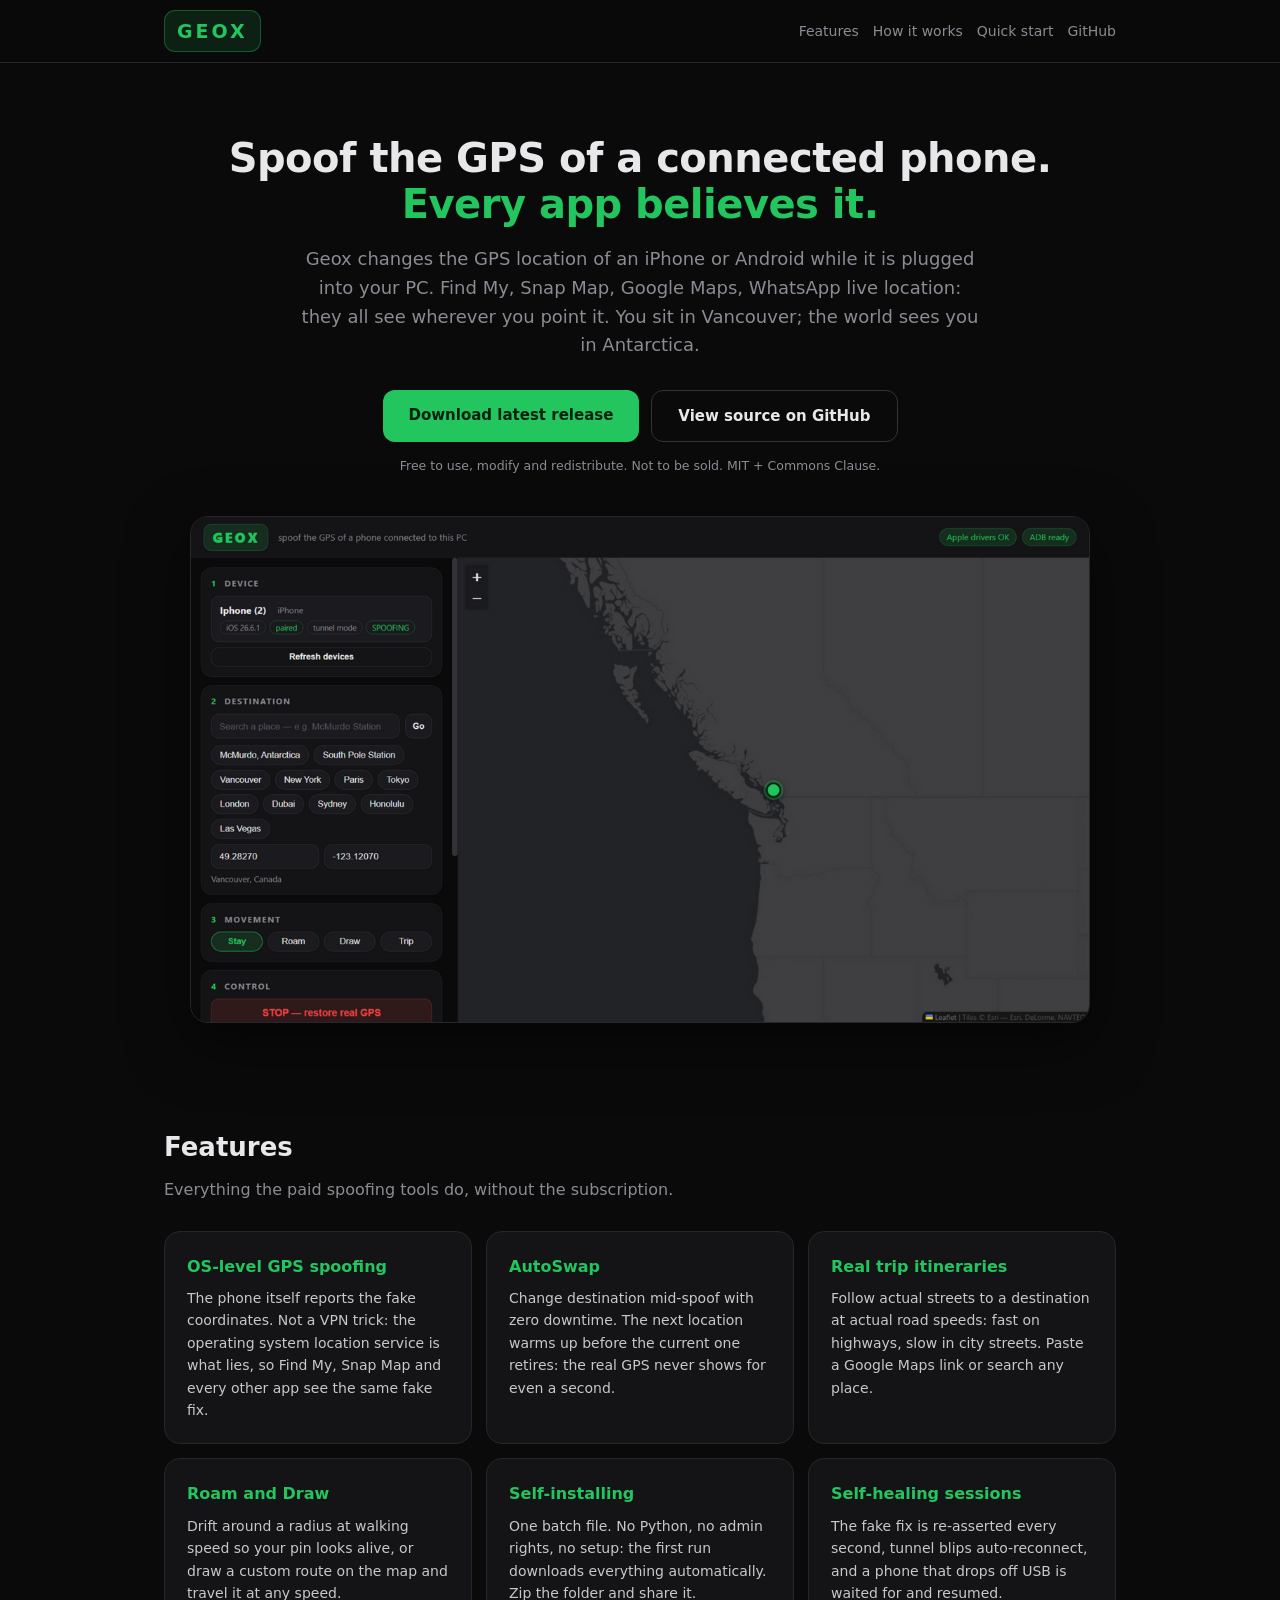
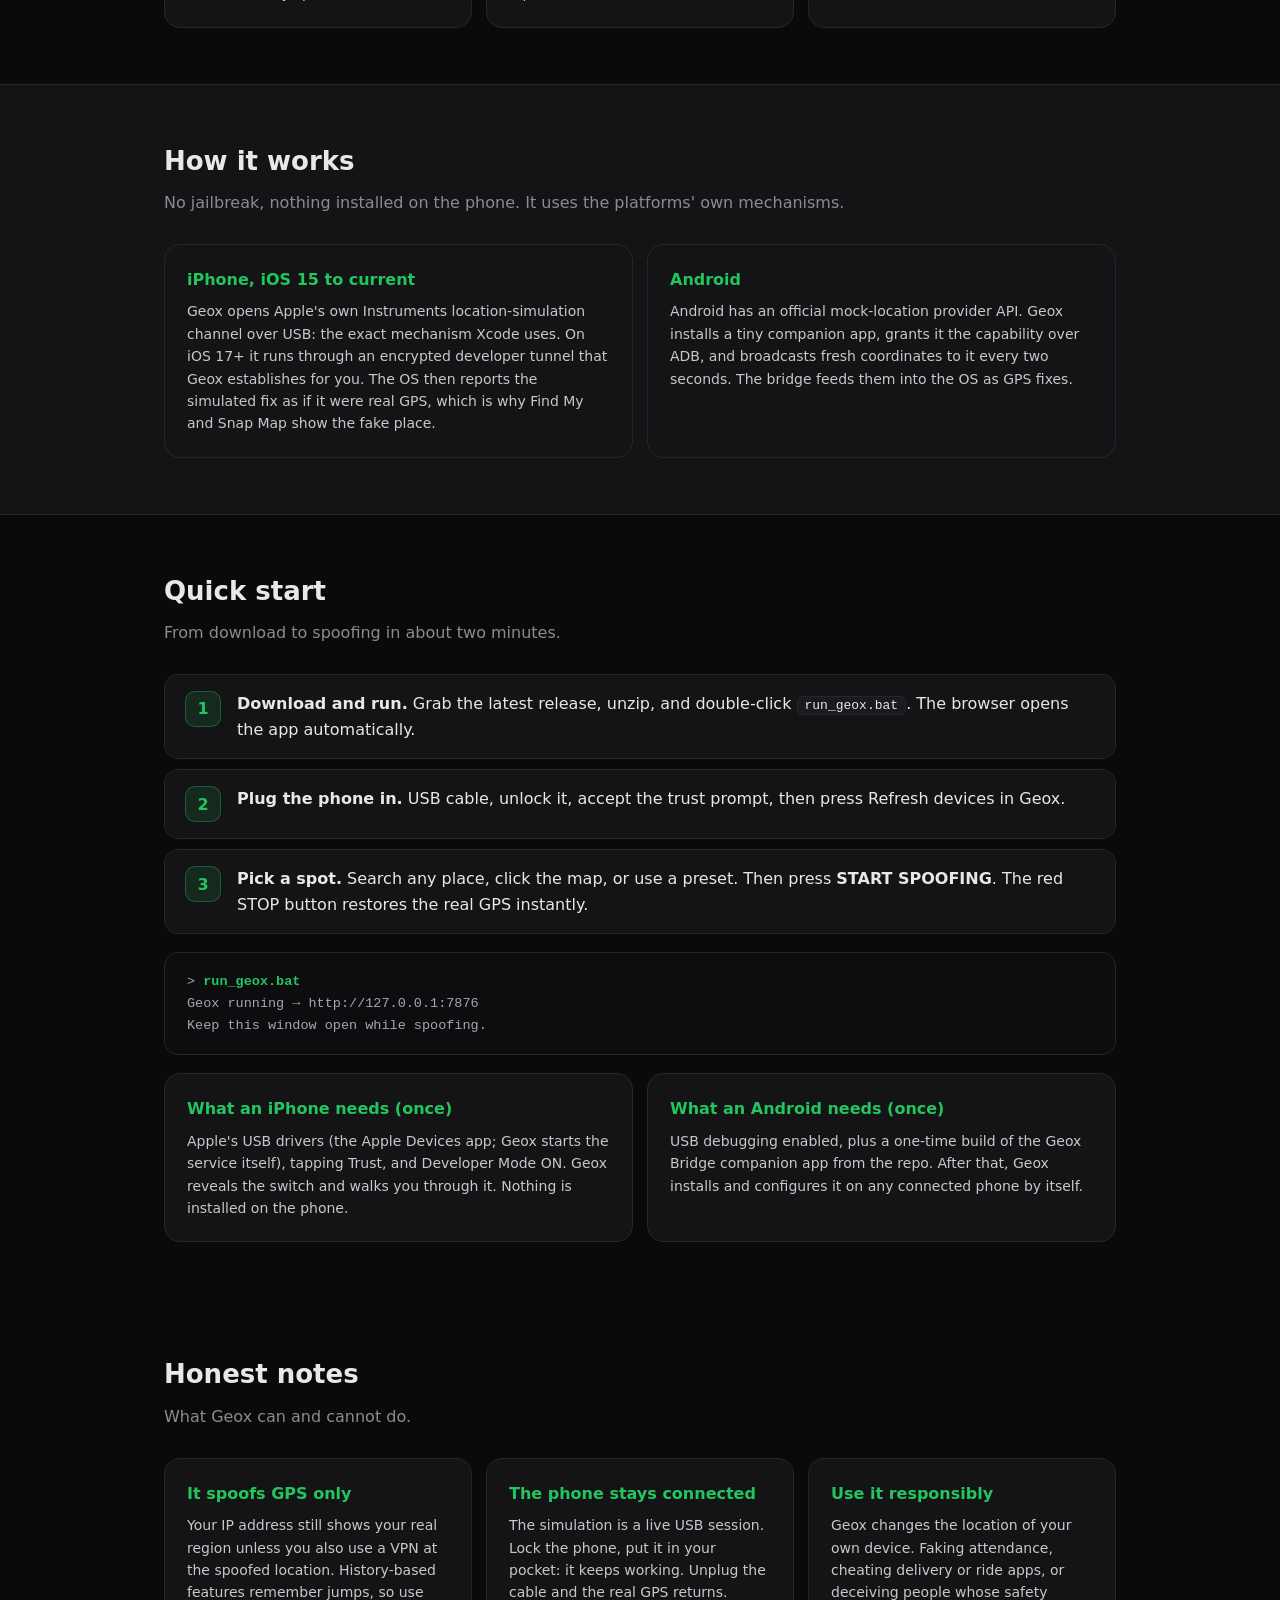
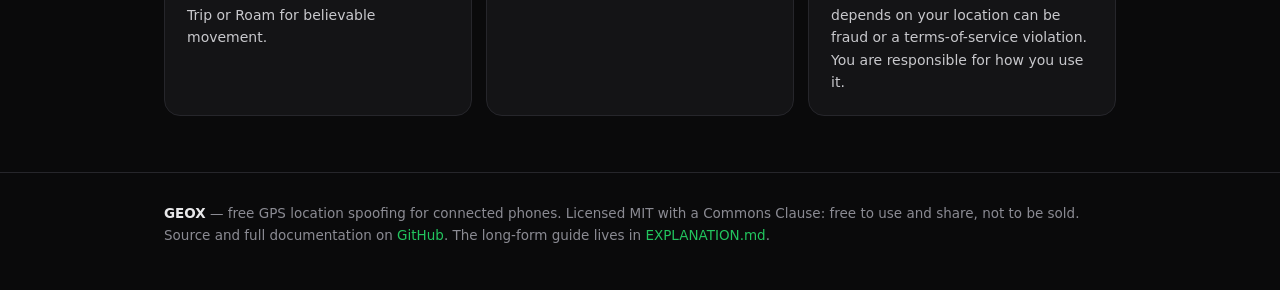
==== docs/index.html @ d5dd4eeb "Add project landing page for GitHub Pages" ====
<!DOCTYPE html>
<html lang="en">
<head>
<meta charset="utf-8">
<meta name="viewport" content="width=device-width, initial-scale=1">
<title>Geox — free GPS location spoofer for connected phones</title>
<meta name="description" content="Change the GPS location of an iPhone or Android connected to your PC. Find My, Snap Map and every other app see the fake location. Free and open to use.">
<link rel="icon" href="data:image/svg+xml,%3Csvg xmlns='http://www.w3.org/2000/svg' viewBox='0 0 32 32'%3E%3Crect width='32' height='32' rx='8' fill='%230a0a0b'/%3E%3Ctext x='16' y='22' font-size='14' font-family='Arial' font-weight='bold' fill='%2322c55e' text-anchor='middle'%3EG%3C/text%3E%3C/svg%3E">
<style>
  :root {
    --bg: #0a0a0b; --panel: #141416; --panel2: #1b1b1f;
    --border: #26262b; --border2: #333338;
    --text: #e8e8ea; --muted: #8b8b93;
    --green: #22c55e; --green-soft: rgba(34,197,94,.12); --green-line: rgba(34,197,94,.35);
  }
  * { box-sizing: border-box; margin: 0; }
  body {
    background: var(--bg); color: var(--text);
    font-family: "Segoe UI", system-ui, -apple-system, sans-serif;
    line-height: 1.6;
  }
  .wrap { max-width: 1000px; margin: 0 auto; padding: 0 24px; }

  header {
    position: sticky; top: 0; z-index: 10;
    background: rgba(10,10,11,.85); backdrop-filter: blur(8px);
    border-bottom: 1px solid var(--border);
  }
  .nav { display: flex; align-items: center; gap: 14px; height: 62px; }
  .logo {
    font-weight: 800; font-size: 19px; letter-spacing: 3px; color: var(--green);
    background: var(--green-soft); border: 1px solid var(--green-line);
    border-radius: 11px; padding: 5px 12px;
  }
  .nav .spacer { flex: 1; }
  .nav a { color: var(--muted); text-decoration: none; font-size: 14px; }
  .nav a:hover { color: var(--green); }

  .hero { text-align: center; padding: 72px 0 48px; }
  .hero h1 { font-size: 40px; line-height: 1.15; letter-spacing: -.5px; }
  .hero h1 em { font-style: normal; color: var(--green); }
  .hero p { color: var(--muted); font-size: 18px; max-width: 680px; margin: 18px auto 0; }
  .cta { display: flex; gap: 12px; justify-content: center; margin-top: 30px; flex-wrap: wrap; }
  .btn {
    display: inline-block; padding: 13px 26px; border-radius: 12px;
    font-weight: 700; font-size: 15px; text-decoration: none; transition: all .15s;
  }
  .btn.primary { background: var(--green); color: #05210f; }
  .btn.primary:hover { filter: brightness(1.1); }
  .btn.ghost { border: 1px solid var(--border2); color: var(--text); }
  .btn.ghost:hover { border-color: var(--green-line); color: var(--green); }
  .version { color: var(--muted); font-size: 12.5px; margin-top: 14px; }

  .shot {
    margin: 40px auto 0; max-width: 900px;
    border: 1px solid var(--border); border-radius: 18px; overflow: hidden;
    box-shadow: 0 20px 60px rgba(0,0,0,.5);
  }
  .shot img { width: 100%; display: block; }

  section { padding: 56px 0; }
  section h2 { font-size: 26px; margin-bottom: 8px; }
  section .sub { color: var(--muted); margin-bottom: 28px; }

  .grid { display: grid; grid-template-columns: repeat(auto-fit, minmax(280px, 1fr)); gap: 14px; }
  .card {
    background: var(--panel); border: 1px solid var(--border); border-radius: 16px; padding: 22px;
  }
  .card h3 { font-size: 16px; margin-bottom: 8px; color: var(--green); }
  .card p { color: #c8c8cc; font-size: 14px; }

  .steps { counter-reset: step; }
  .step {
    display: flex; gap: 16px; align-items: flex-start;
    background: var(--panel); border: 1px solid var(--border); border-radius: 14px;
    padding: 16px 20px; margin-bottom: 10px;
  }
  .step::before {
    counter-increment: step; content: counter(step);
    flex: 0 0 34px; height: 34px; display: grid; place-items: center;
    background: var(--green-soft); border: 1px solid var(--green-line);
    color: var(--green); border-radius: 10px; font-weight: 800;
  }
  code {
    background: var(--panel2); border: 1px solid var(--border);
    border-radius: 6px; padding: 1px 7px; font-size: 13px;
    font-family: Consolas, "Cascadia Mono", monospace;
  }
  .terminal {
    background: #0d0d0f; border: 1px solid var(--border); border-radius: 14px;
    padding: 18px 22px; font-family: Consolas, monospace; font-size: 13.5px;
    color: #a6a6ae; margin: 18px 0;
  }
  .terminal b { color: var(--green); font-weight: 600; }

  .two { display: grid; grid-template-columns: 1fr 1fr; gap: 14px; }
  @media (max-width: 720px) { .two { grid-template-columns: 1fr; } .hero h1 { font-size: 30px; } }

  .note {
    background: var(--panel); border: 1px solid rgba(239,68,68,.35); border-radius: 16px;
    padding: 20px 24px; color: #c8c8cc; font-size: 14px;
  }
  .note b { color: var(--text); }

  footer { border-top: 1px solid var(--border); padding: 30px 0 44px; color: var(--muted); font-size: 13.5px; }
  footer a { color: var(--green); text-decoration: none; }
</style>
</head>
<body>

<header>
  <div class="wrap nav">
    <div class="logo">GEOX</div>
    <span class="spacer"></span>
    <a href="#features">Features</a>
    <a href="#how">How it works</a>
    <a href="#start">Quick start</a>
    <a href="https://github.com/arx33d/Geox">GitHub</a>
  </div>
</header>

<div class="wrap hero">
  <h1>Spoof the GPS of a connected phone.<br><em>Every app believes it.</em></h1>
  <p>Geox changes the GPS location of an iPhone or Android while it is plugged into your PC.
     Find My, Snap Map, Google Maps, WhatsApp live location: they all see wherever you point it.
     You sit in Vancouver; the world sees you in Antarctica.</p>
  <div class="cta">
    <a class="btn primary" href="https://github.com/arx33d/Geox/releases/latest">Download latest release</a>
    <a class="btn ghost" href="https://github.com/arx33d/Geox">View source on GitHub</a>
  </div>
  <div class="version">Free to use, modify and redistribute. Not to be sold. MIT + Commons Clause.</div>
  <div class="shot"><img src="screenshot.png" alt="The Geox app planning a trip itinerary"></div>
</div>

<section id="features">
  <div class="wrap">
    <h2>Features</h2>
    <p class="sub">Everything the paid spoofing tools do, without the subscription.</p>
    <div class="grid">
      <div class="card"><h3>OS-level GPS spoofing</h3><p>The phone itself reports the fake coordinates. Not a VPN trick: the operating system location service is what lies, so Find My, Snap Map and every other app see the same fake fix.</p></div>
      <div class="card"><h3>AutoSwap</h3><p>Change destination mid-spoof with zero downtime. The next location warms up before the current one retires: the real GPS never shows for even a second.</p></div>
      <div class="card"><h3>Real trip itineraries</h3><p>Follow actual streets to a destination at actual road speeds: fast on highways, slow in city streets. Paste a Google Maps link or search any place.</p></div>
      <div class="card"><h3>Roam and Draw</h3><p>Drift around a radius at walking speed so your pin looks alive, or draw a custom route on the map and travel it at any speed.</p></div>
      <div class="card"><h3>Self-installing</h3><p>One batch file. No Python, no admin rights, no setup: the first run downloads everything automatically. Zip the folder and share it.</p></div>
      <div class="card"><h3>Self-healing sessions</h3><p>The fake fix is re-asserted every second, tunnel blips auto-reconnect, and a phone that drops off USB is waited for and resumed.</p></div>
    </div>
  </div>
</section>

<section id="how" style="background:var(--panel); border-top:1px solid var(--border); border-bottom:1px solid var(--border);">
  <div class="wrap">
    <h2>How it works</h2>
    <p class="sub">No jailbreak, nothing installed on the phone. It uses the platforms' own mechanisms.</p>
    <div class="two">
      <div class="card"><h3>iPhone, iOS 15 to current</h3><p>Geox opens Apple's own Instruments location-simulation channel over USB: the exact mechanism Xcode uses. On iOS 17+ it runs through an encrypted developer tunnel that Geox establishes for you. The OS then reports the simulated fix as if it were real GPS, which is why Find My and Snap Map show the fake place.</p></div>
      <div class="card"><h3>Android</h3><p>Android has an official mock-location provider API. Geox installs a tiny companion app, grants it the capability over ADB, and broadcasts fresh coordinates to it every two seconds. The bridge feeds them into the OS as GPS fixes.</p></div>
    </div>
  </div>
</section>

<section id="start">
  <div class="wrap">
    <h2>Quick start</h2>
    <p class="sub">From download to spoofing in about two minutes.</p>
    <div class="steps">
      <div class="step"><div><b>Download and run.</b> Grab the latest release, unzip, and double-click <code>run_geox.bat</code>. The browser opens the app automatically.</div></div>
      <div class="step"><div><b>Plug the phone in.</b> USB cable, unlock it, accept the trust prompt, then press Refresh devices in Geox.</div></div>
      <div class="step"><div><b>Pick a spot.</b> Search any place, click the map, or use a preset. Then press <b>START SPOOFING</b>. The red STOP button restores the real GPS instantly.</div></div>
    </div>
    <div class="terminal">
      &gt; <b>run_geox.bat</b><br>
      Geox running → http://127.0.0.1:7876<br>
      Keep this window open while spoofing.
    </div>
    <div class="two">
      <div class="card"><h3>What an iPhone needs (once)</h3><p>Apple's USB drivers (the Apple Devices app; Geox starts the service itself), tapping Trust, and Developer Mode ON. Geox reveals the switch and walks you through it. Nothing is installed on the phone.</p></div>
      <div class="card"><h3>What an Android needs (once)</h3><p>USB debugging enabled, plus a one-time build of the Geox Bridge companion app from the repo. After that, Geox installs and configures it on any connected phone by itself.</p></div>
    </div>
  </div>
</section>

<section>
  <div class="wrap">
    <h2>Honest notes</h2>
    <p class="sub">What Geox can and cannot do.</p>
    <div class="grid">
      <div class="card"><h3>It spoofs GPS only</h3><p>Your IP address still shows your real region unless you also use a VPN at the spoofed location. History-based features remember jumps, so use Trip or Roam for believable movement.</p></div>
      <div class="card"><h3>The phone stays connected</h3><p>The simulation is a live USB session. Lock the phone, put it in your pocket: it keeps working. Unplug the cable and the real GPS returns.</p></div>
      <div class="card"><h3>Use it responsibly</h3><p>Geox changes the location of your own device. Faking attendance, cheating delivery or ride apps, or deceiving people whose safety depends on your location can be fraud or a terms-of-service violation. You are responsible for how you use it.</p></div>
    </div>
  </div>
</section>

<footer>
  <div class="wrap">
    <p><b style="color:var(--text)">GEOX</b> — free GPS location spoofing for connected phones. Licensed MIT with a Commons Clause: free to use and share, not to be sold.</p>
    <p>Source and full documentation on <a href="https://github.com/arx33d/Geox">GitHub</a>. The long-form guide lives in <a href="https://github.com/arx33d/Geox/blob/main/EXPLANATION.md">EXPLANATION.md</a>.</p>
  </div>
</footer>

</body>
</html>
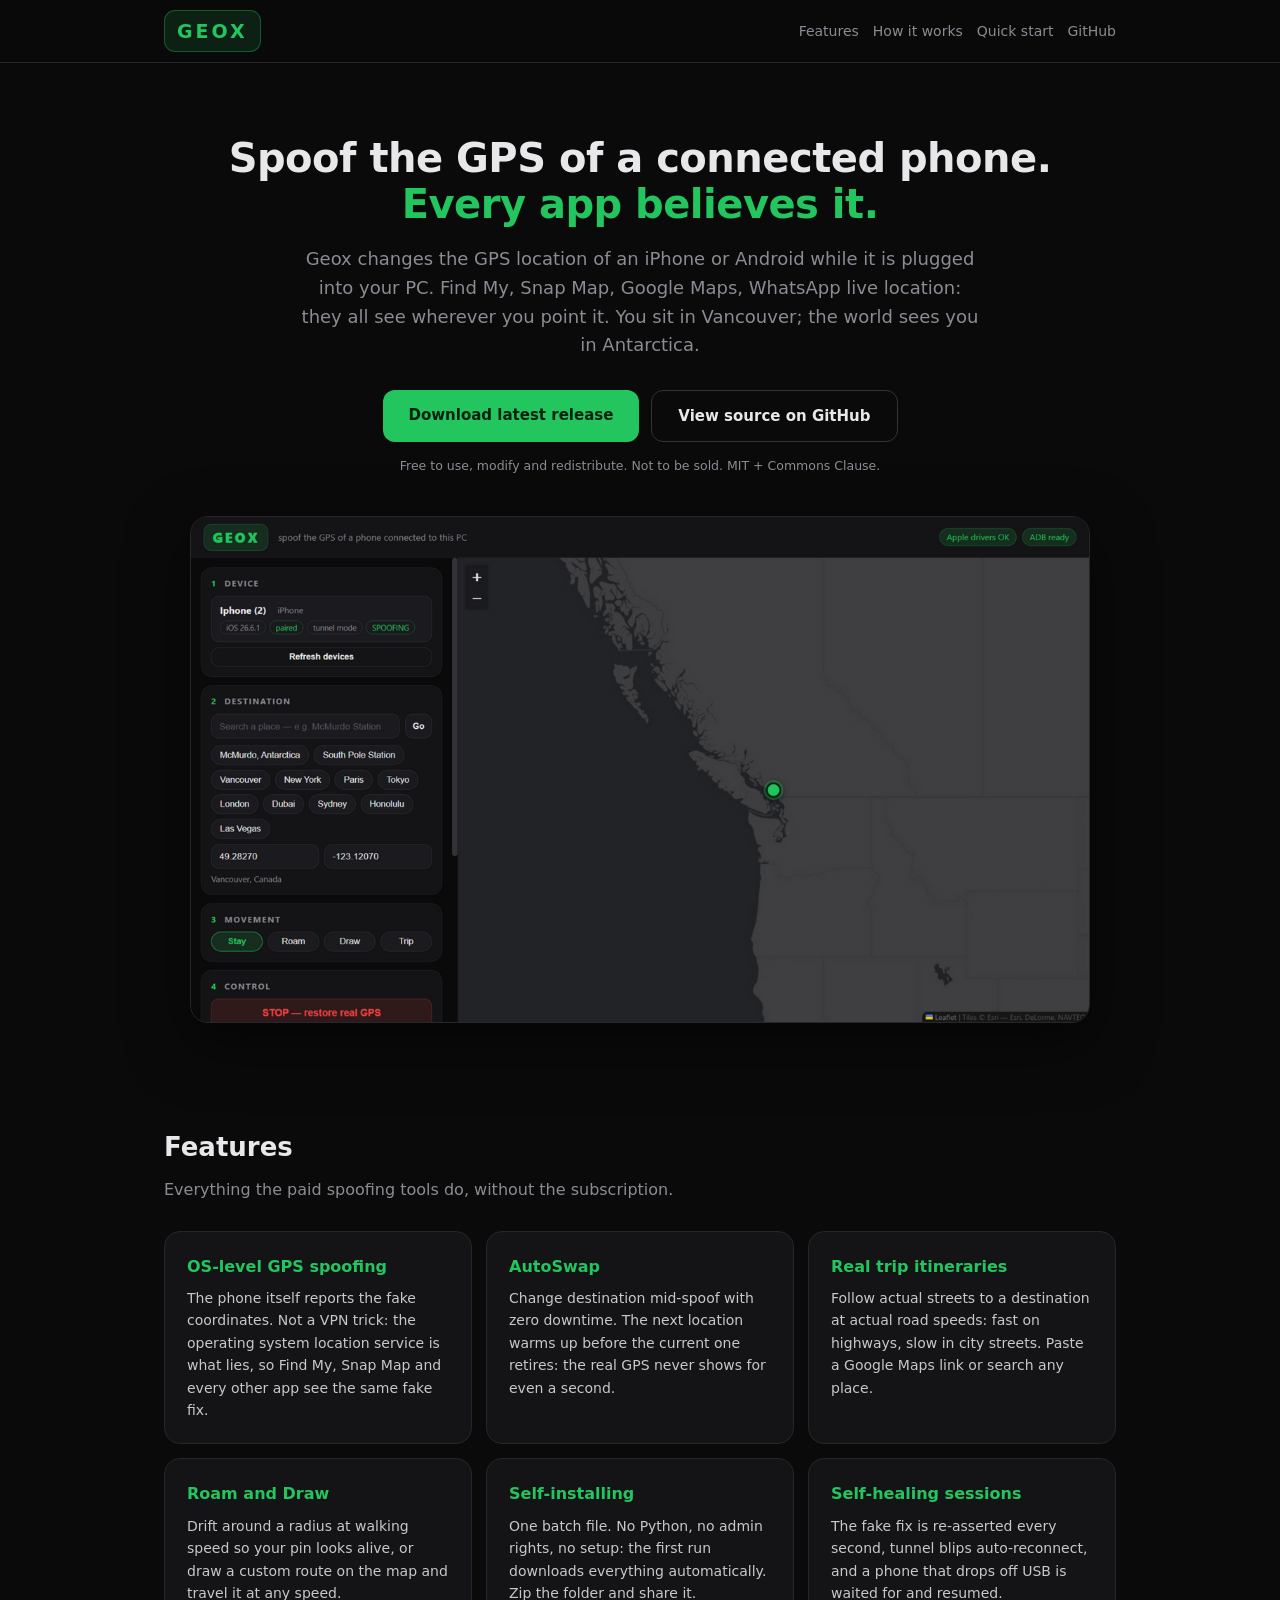
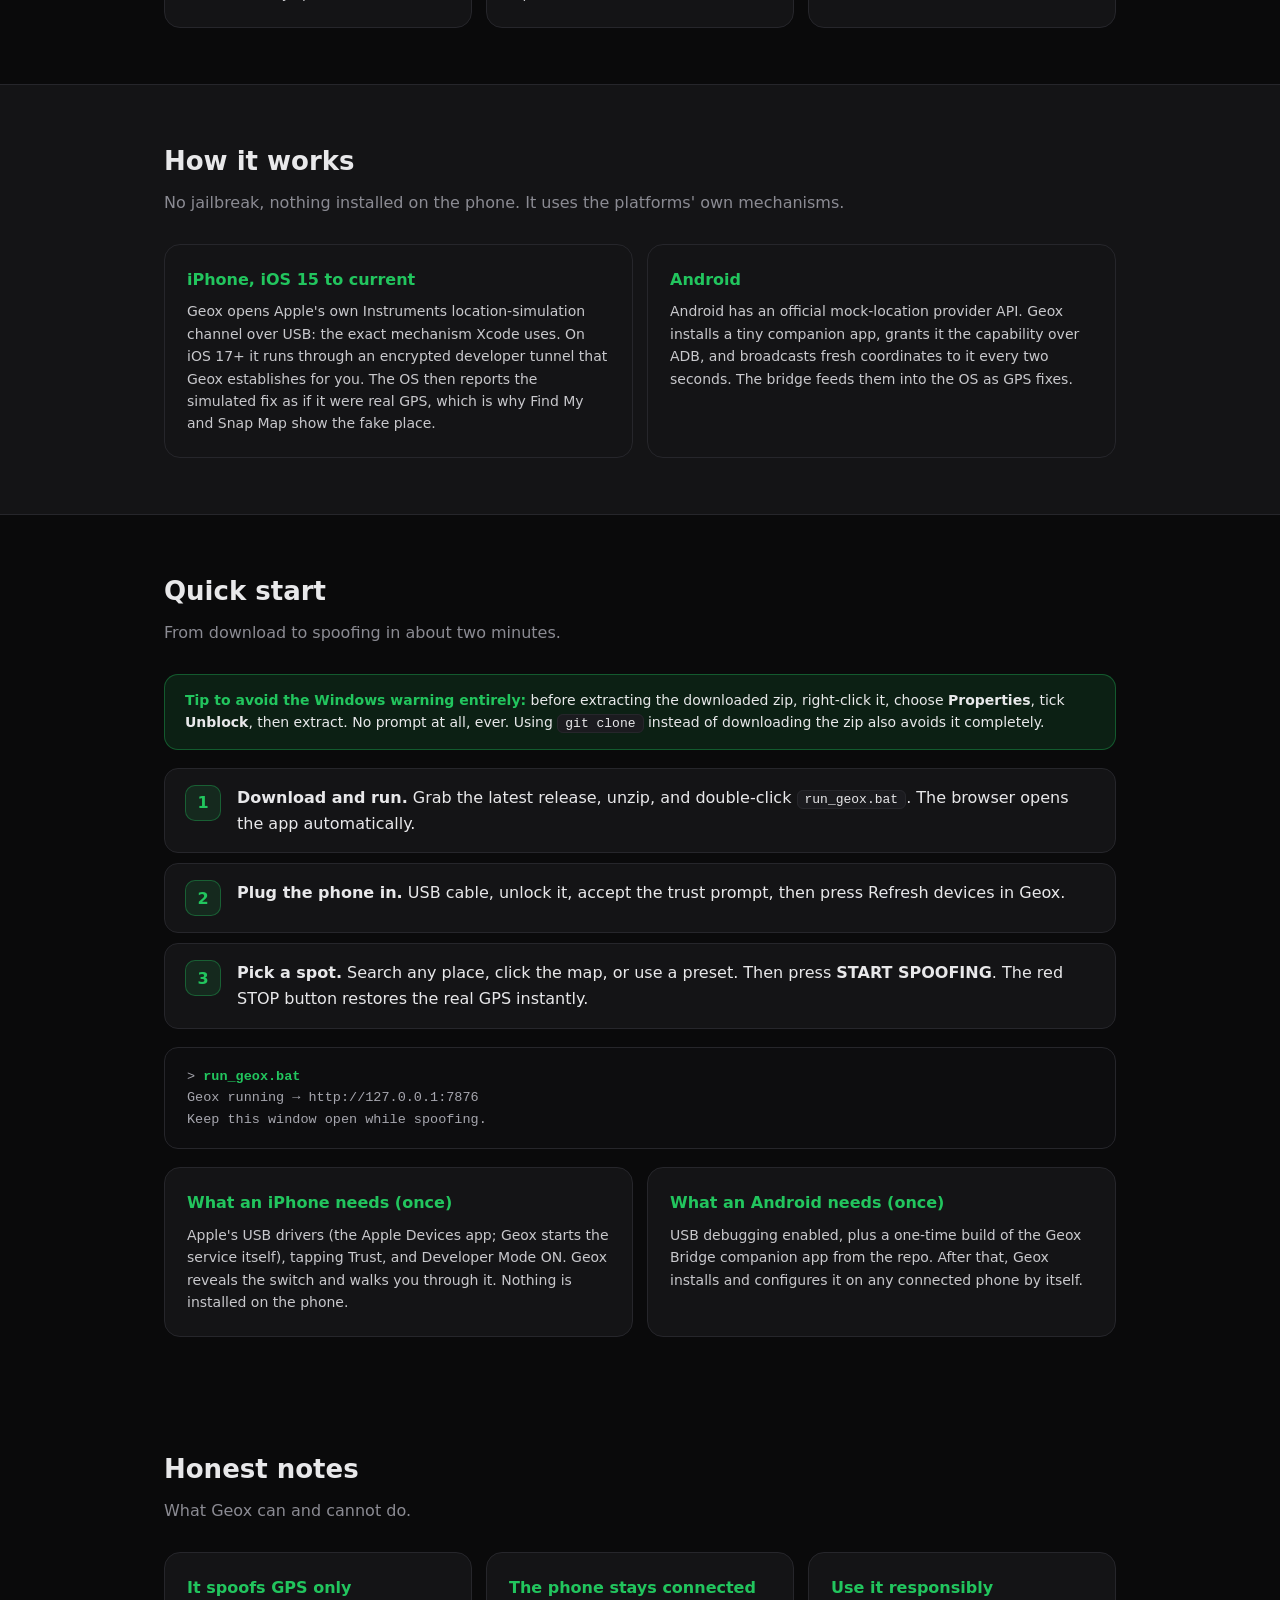
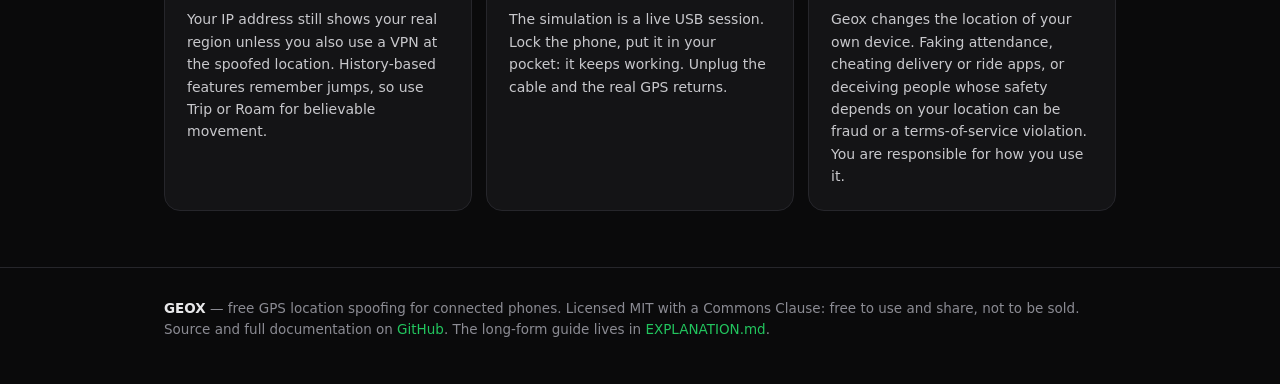
==== commit de9ec73f: "Add unblock-the-zip tip to the website and quick start docs" ====
--- a/docs/index.html
+++ b/docs/index.html
@@ -162,6 +162,11 @@
   <div class="wrap">
     <h2>Quick start</h2>
     <p class="sub">From download to spoofing in about two minutes.</p>
+    <div style="background:var(--green-soft); border:1px solid var(--green-line); border-radius:14px; padding:14px 20px; font-size:14px; margin-bottom:18px;">
+      <b style="color:var(--green)">Tip to avoid the Windows warning entirely:</b> before extracting the downloaded zip,
+      right-click it, choose <b>Properties</b>, tick <b>Unblock</b>, then extract. No prompt at all, ever.
+      Using <code>git clone</code> instead of downloading the zip also avoids it completely.
+    </div>
     <div class="steps">
       <div class="step"><div><b>Download and run.</b> Grab the latest release, unzip, and double-click <code>run_geox.bat</code>. The browser opens the app automatically.</div></div>
       <div class="step"><div><b>Plug the phone in.</b> USB cable, unlock it, accept the trust prompt, then press Refresh devices in Geox.</div></div>
